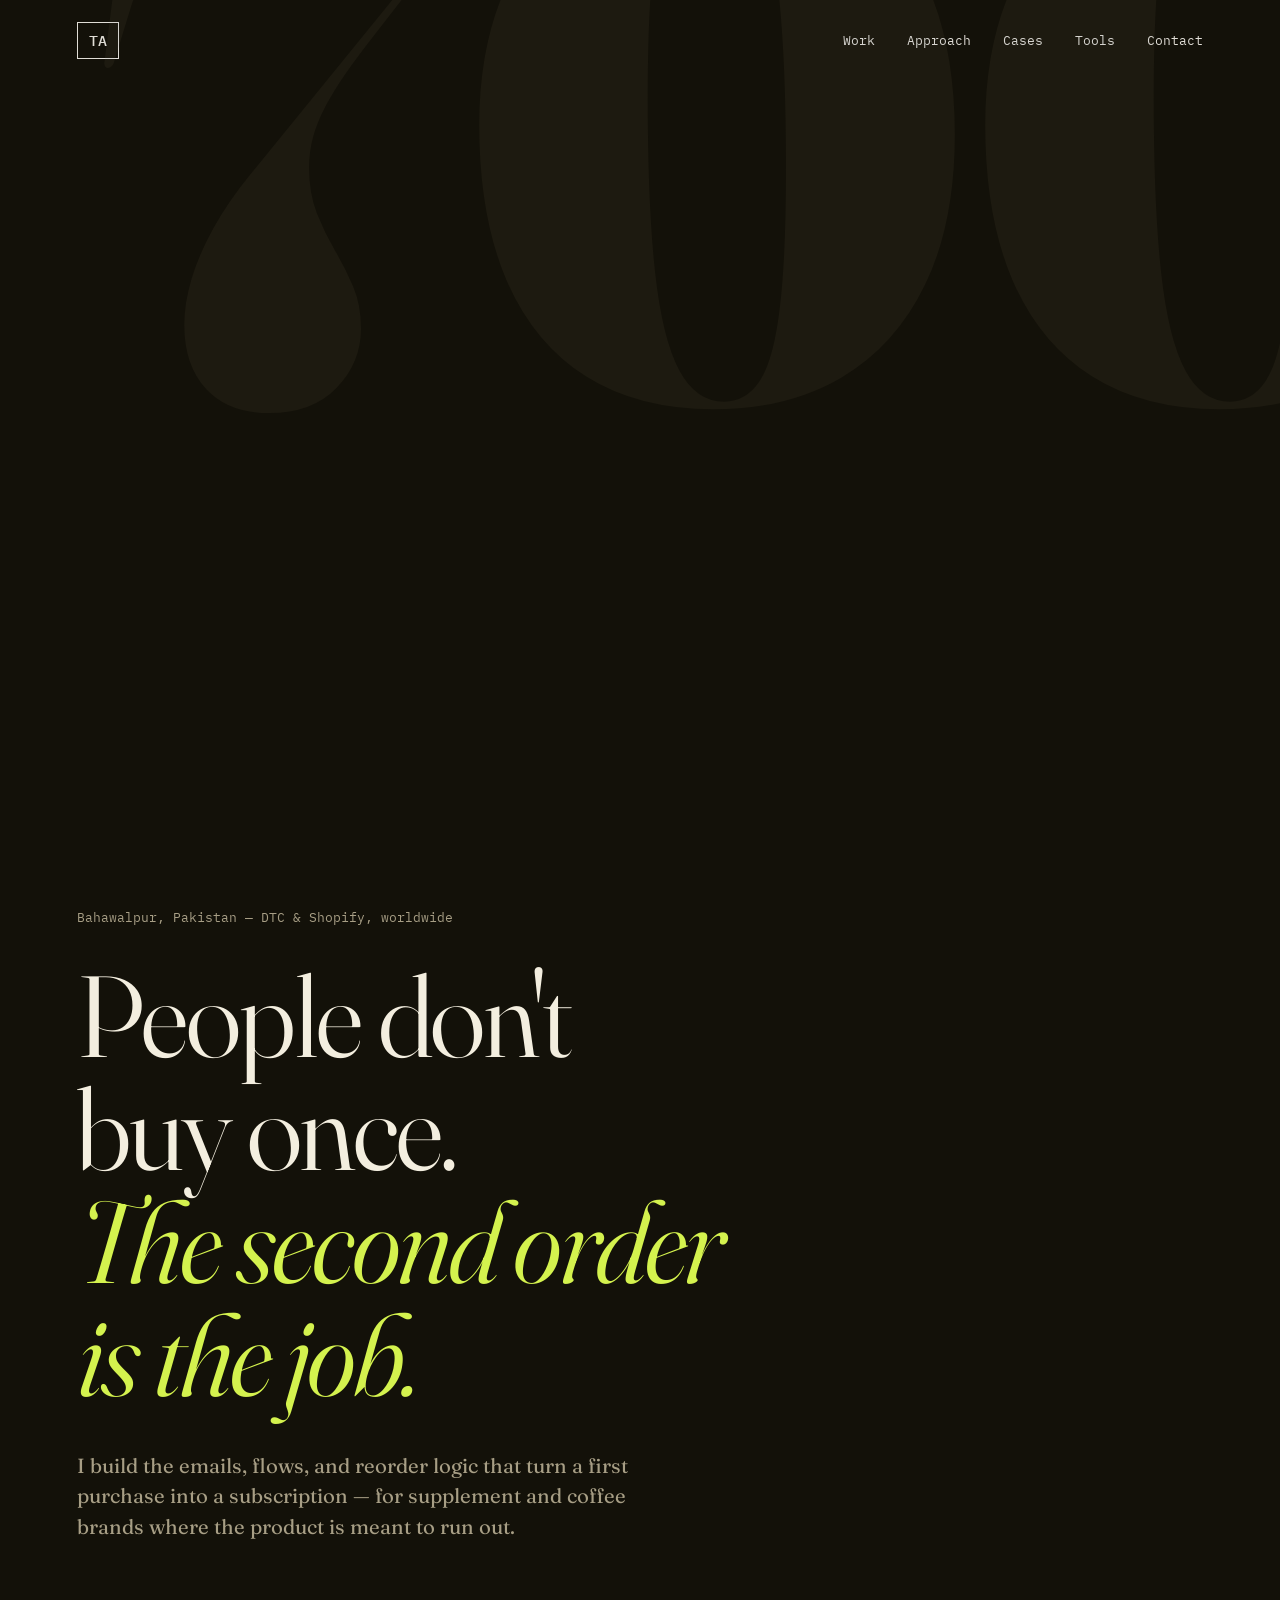
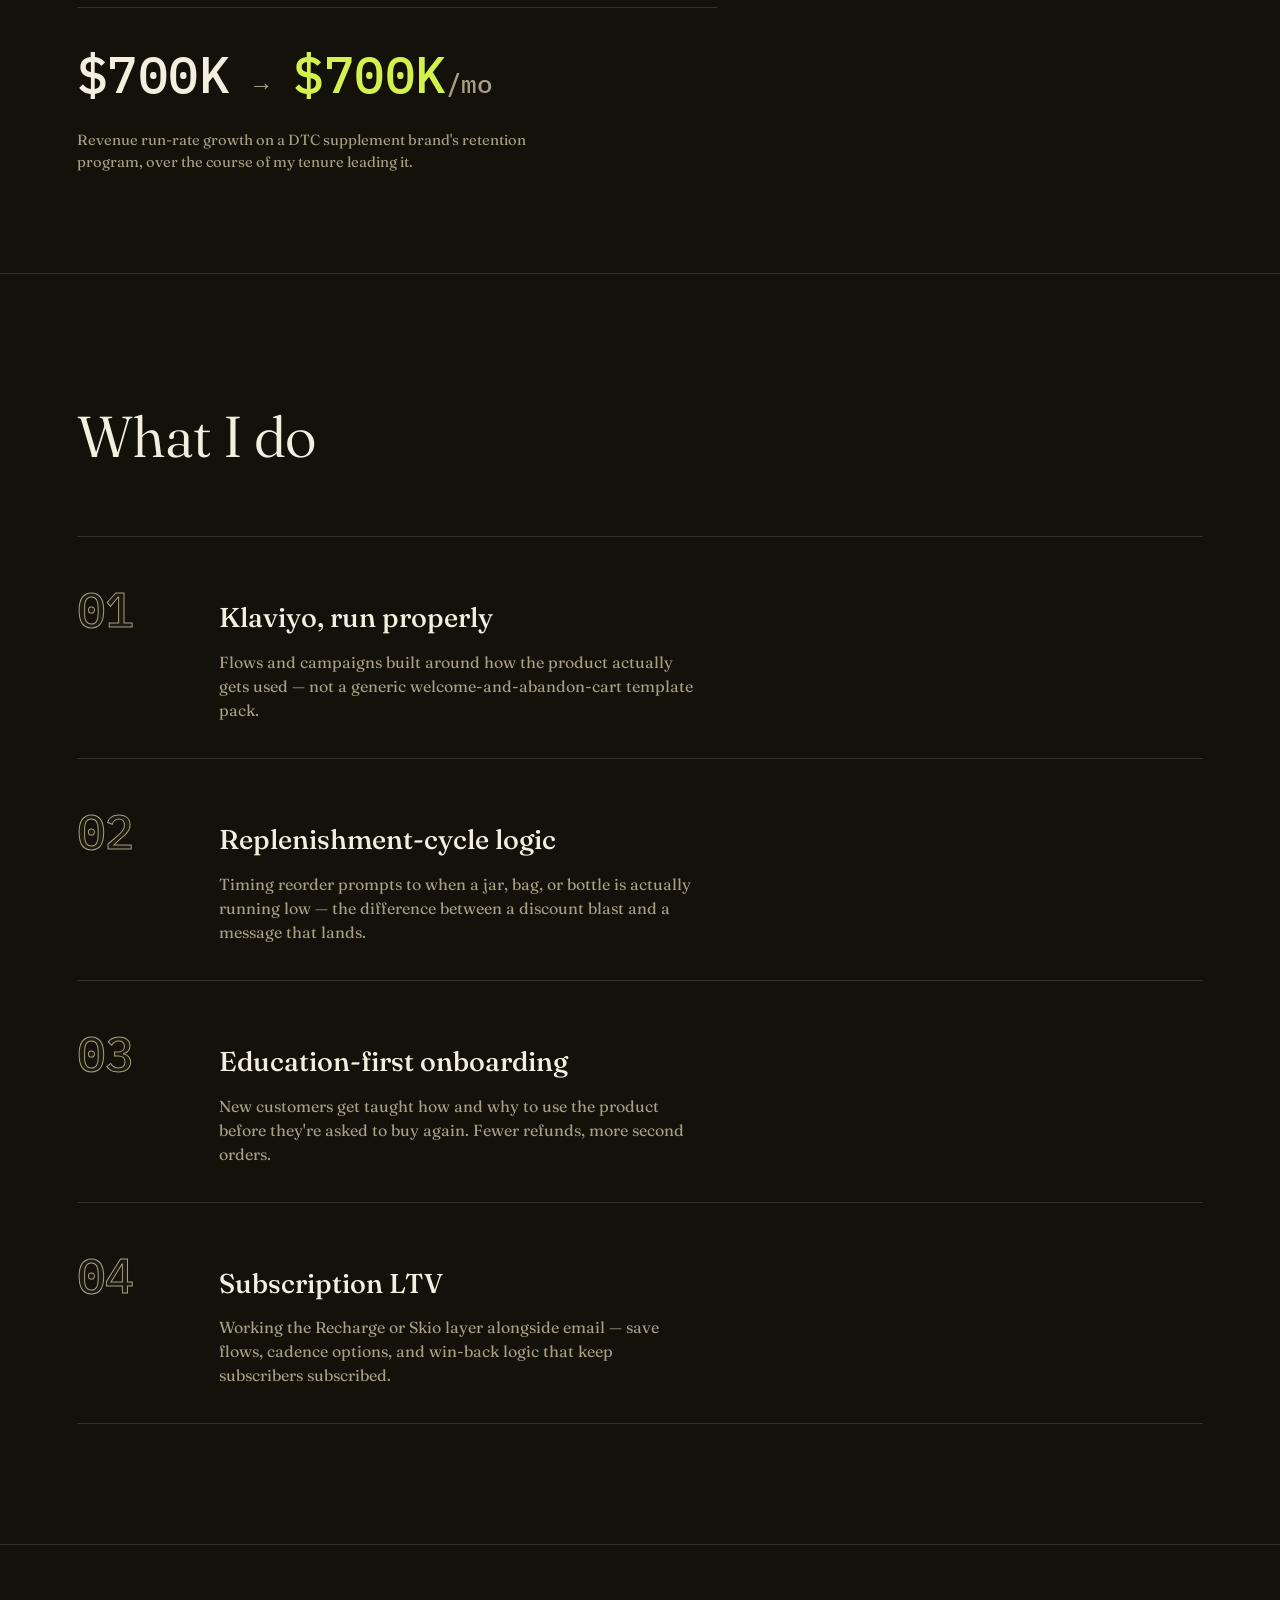
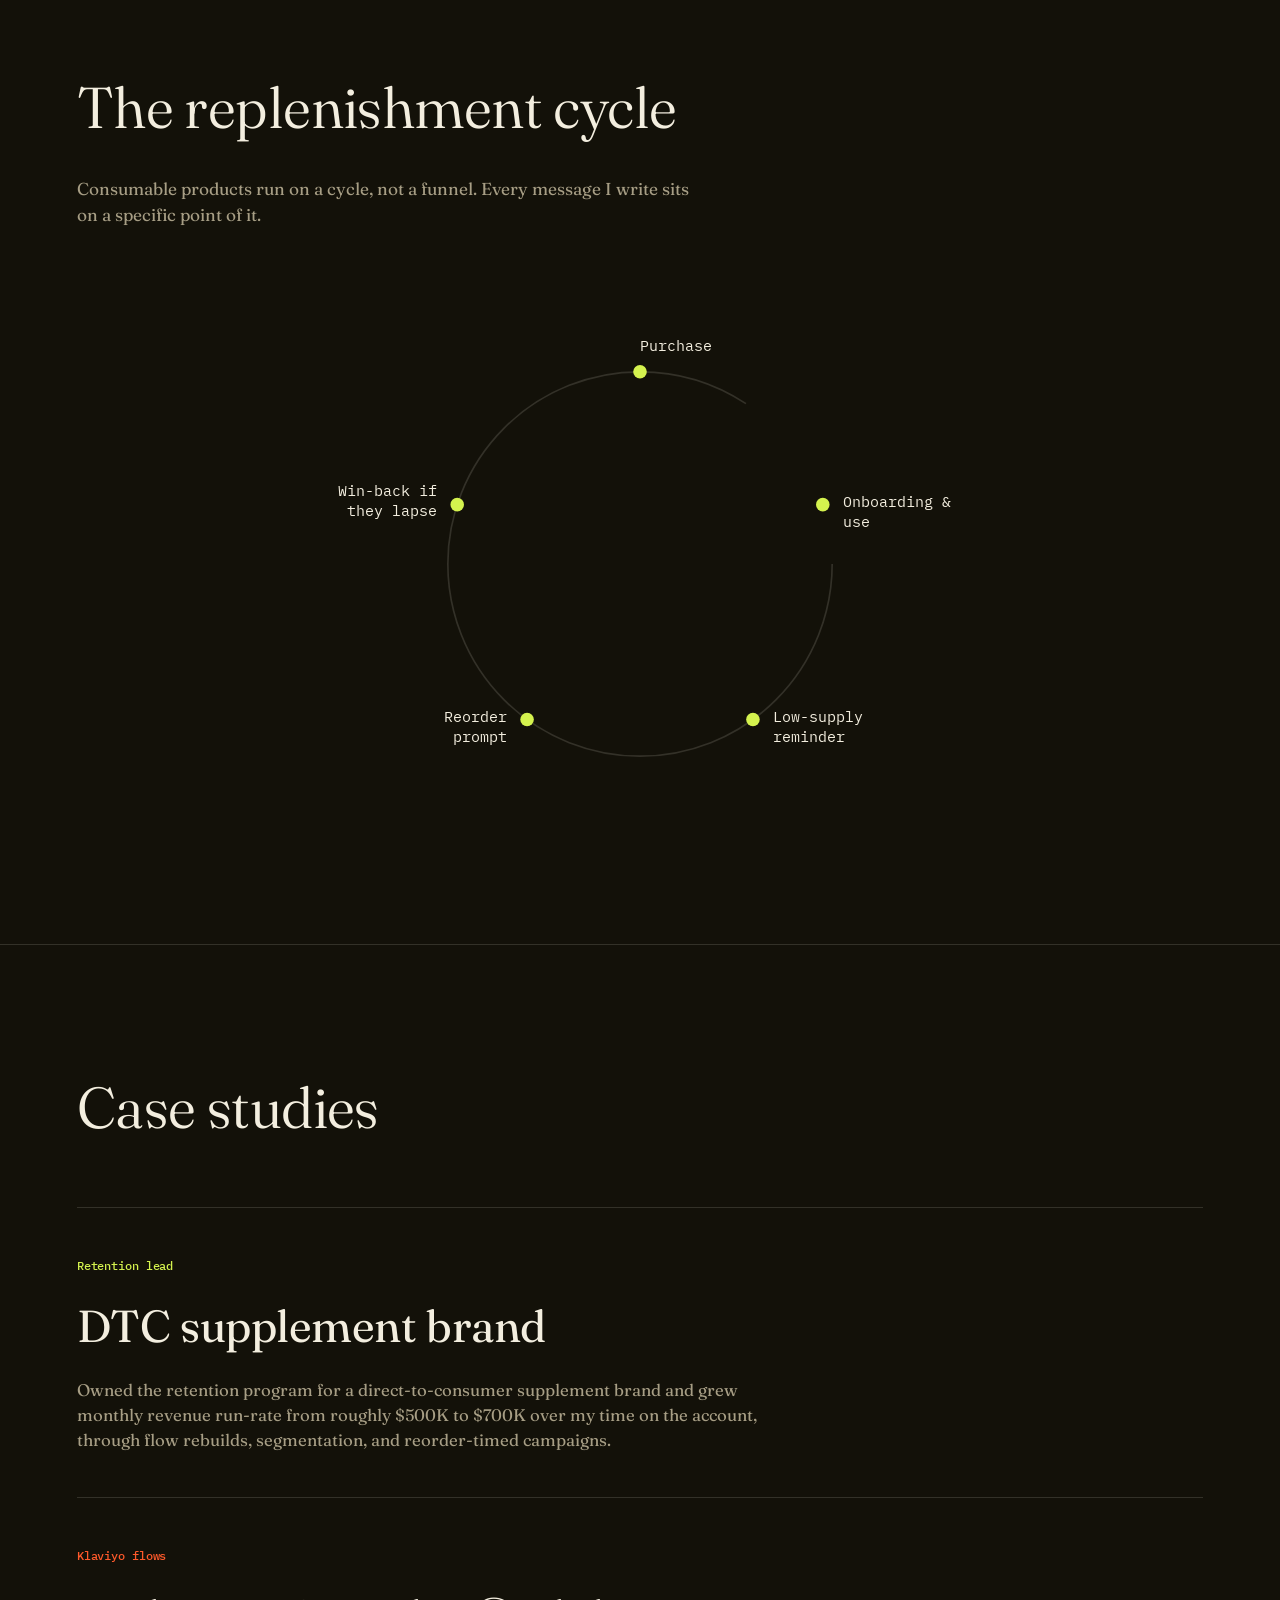
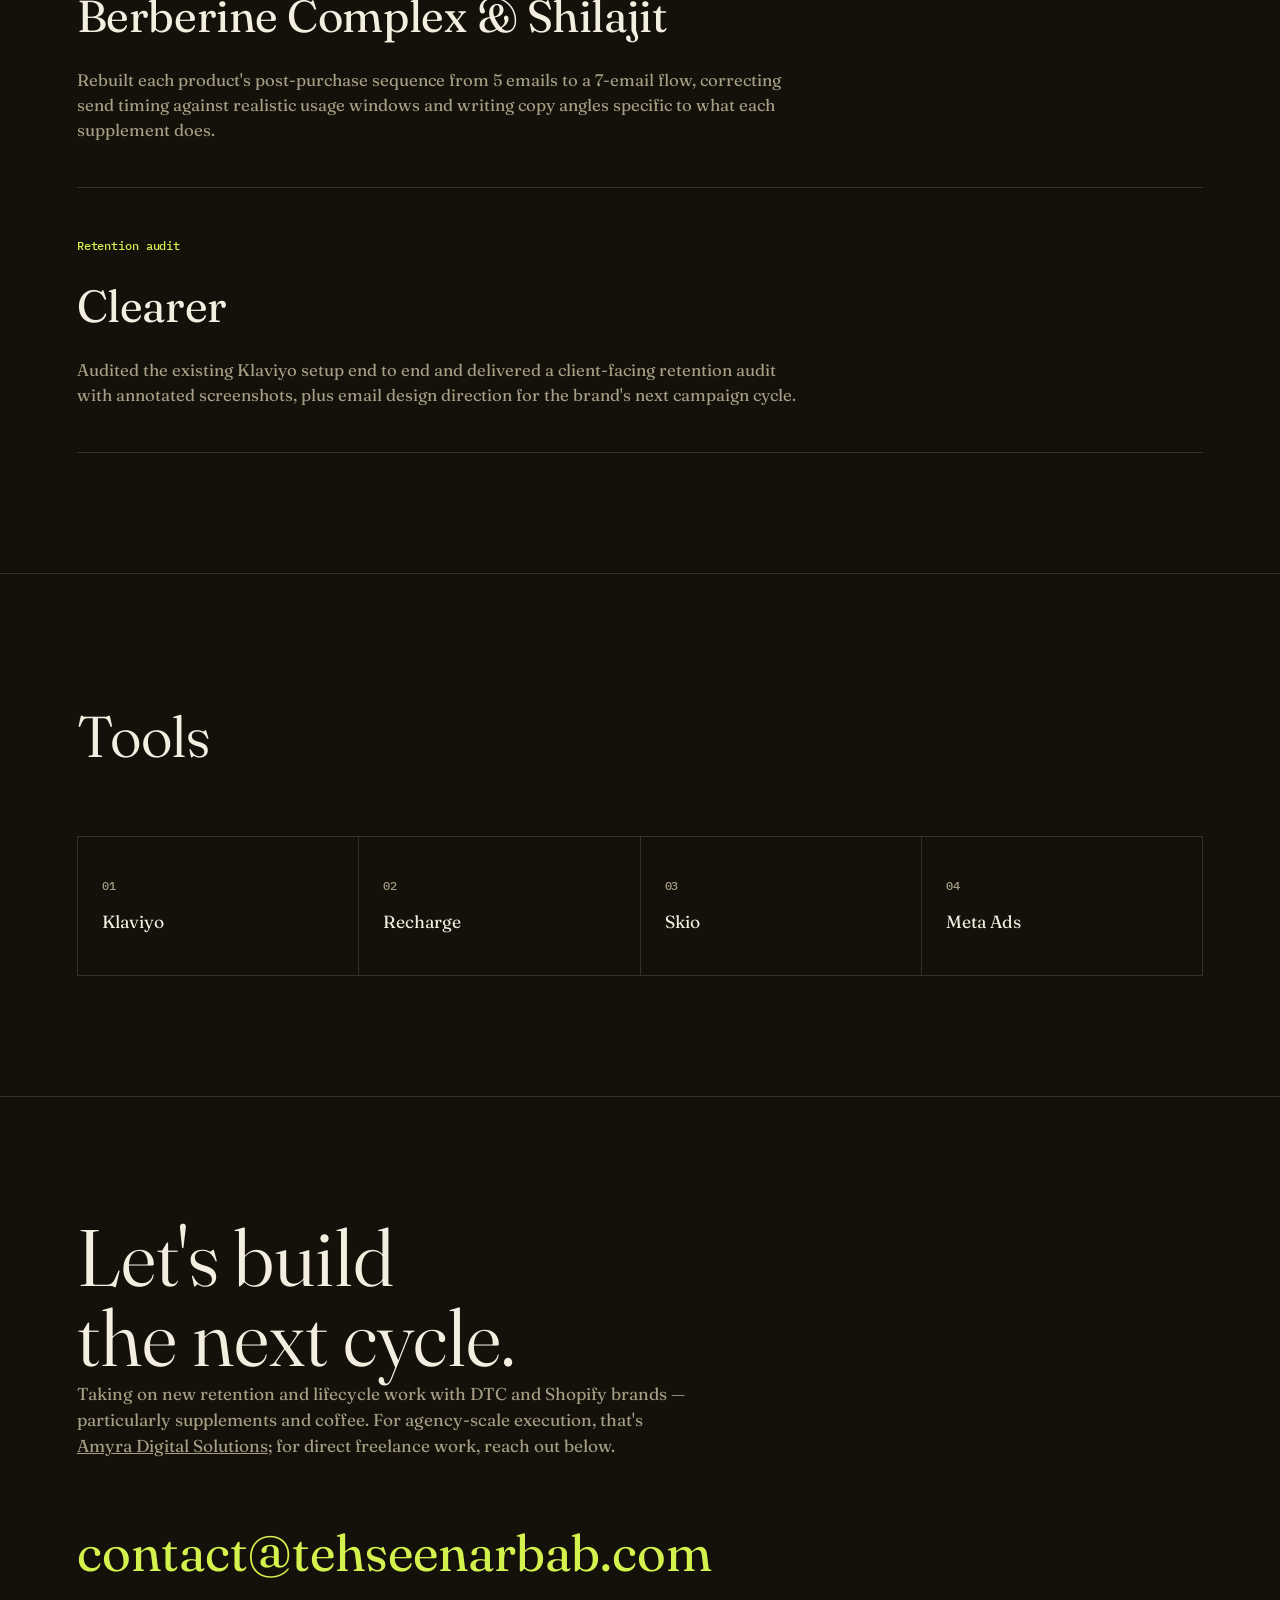
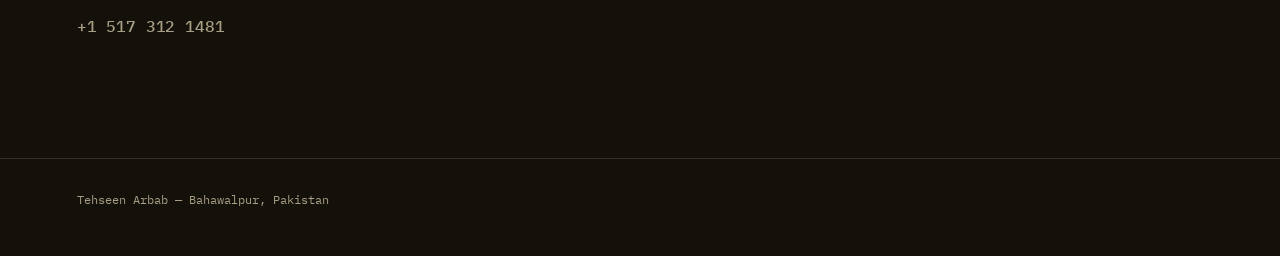
==== index (1).html @ 82bfc6a6 "Add files via upload" ====
<!DOCTYPE html>
<html lang="en">
<head>
<meta charset="UTF-8">
<meta name="viewport" content="width=device-width, initial-scale=1.0">
<title>Tehseen Arbab — Retention &amp; Lifecycle Marketing</title>
<meta name="description" content="Tehseen Arbab, retention and lifecycle marketing specialist for DTC supplement and coffee brands. Klaviyo, replenishment-cycle flows, subscription LTV.">
<link rel="preconnect" href="https://fonts.googleapis.com">
<link rel="preconnect" href="https://fonts.gstatic.com" crossorigin>
<link href="https://fonts.googleapis.com/css2?family=Fraunces:ital,opsz,wght@0,9..144,300..900;1,9..144,400..600&family=IBM+Plex+Mono:wght@400;500&display=swap" rel="stylesheet">
<link rel="stylesheet" href="style.css">
<noscript><style>.reveal{opacity:1 !important; transform:none !important;}</style></noscript>
</head>
<body>

<header class="topbar">
  <a href="#top" class="mark">TA</a>
  <nav class="topnav" aria-label="Section navigation">
    <a href="#work">Work</a>
    <a href="#approach">Approach</a>
    <a href="#cases">Cases</a>
    <a href="#tools">Tools</a>
    <a href="#contact">Contact</a>
  </nav>
  <button class="nav-toggle" aria-expanded="false" aria-label="Open menu">Menu</button>
</header>

<main id="top">

  <section class="hero">
    <span class="ghost-number" aria-hidden="true">700</span>
    <p class="eyebrow-line reveal">Bahawalpur, Pakistan — DTC &amp; Shopify, worldwide</p>
    <h1 class="reveal">People don't<br>buy once.<br><em>The second order<br>is the job.</em></h1>
    <p class="hero-lede reveal">I build the emails, flows, and reorder logic that turn a first
      purchase into a subscription — for supplement and coffee brands where the product is
      meant to run out.</p>

    <div class="metric reveal" aria-label="Revenue run-rate growth statistic">
      <div class="metric-number">
        <span class="mono" data-count-from="500" data-count-to="700">$500K</span>
        <span class="metric-arrow">→</span>
        <span class="mono accent-lime">$700K<span class="metric-unit">/mo</span></span>
      </div>
      <p class="metric-caption">Revenue run-rate growth on a DTC supplement brand's retention
        program, over the course of my tenure leading it.</p>
    </div>
  </section>

  <section id="work" class="section work">
    <h2 class="section-head reveal">What I do</h2>
    <ul class="work-list">
      <li class="reveal">
        <span class="idx mono">01</span>
        <div>
          <h3>Klaviyo, run properly</h3>
          <p>Flows and campaigns built around how the product actually gets used — not a
            generic welcome-and-abandon-cart template pack.</p>
        </div>
      </li>
      <li class="reveal">
        <span class="idx mono">02</span>
        <div>
          <h3>Replenishment-cycle logic</h3>
          <p>Timing reorder prompts to when a jar, bag, or bottle is actually running low —
            the difference between a discount blast and a message that lands.</p>
        </div>
      </li>
      <li class="reveal">
        <span class="idx mono">03</span>
        <div>
          <h3>Education-first onboarding</h3>
          <p>New customers get taught how and why to use the product before they're asked to
            buy again. Fewer refunds, more second orders.</p>
        </div>
      </li>
      <li class="reveal">
        <span class="idx mono">04</span>
        <div>
          <h3>Subscription LTV</h3>
          <p>Working the Recharge or Skio layer alongside email — save flows, cadence
            options, and win-back logic that keep subscribers subscribed.</p>
        </div>
      </li>
    </ul>
  </section>

  <section id="approach" class="section approach">
    <h2 class="section-head reveal">The replenishment cycle</h2>
    <p class="section-lede reveal">Consumable products run on a cycle, not a funnel. Every
      message I write sits on a specific point of it.</p>

    <div class="cycle-wrap reveal">
      <svg class="cycle" viewBox="0 0 460 460" role="img" aria-label="Diagram of the replenishment cycle: purchase, onboarding and use, low-supply reminder, reorder, then back to purchase.">
        <circle class="cycle-track" cx="230" cy="230" r="170"></circle>
        <g class="cycle-node" data-angle="270">
          <circle r="6"></circle>
          <text><tspan x="0" y="-18">Purchase</tspan></text>
        </g>
        <g class="cycle-node" data-angle="342">
          <circle r="6"></circle>
          <text><tspan x="18" y="2">Onboarding &amp;</tspan><tspan x="18" y="20">use</tspan></text>
        </g>
        <g class="cycle-node" data-angle="54">
          <circle r="6"></circle>
          <text><tspan x="18" y="2">Low-supply</tspan><tspan x="18" y="20">reminder</tspan></text>
        </g>
        <g class="cycle-node" data-angle="126">
          <circle r="6"></circle>
          <text><tspan x="-18" y="2" text-anchor="end">Reorder</tspan><tspan x="-18" y="20" text-anchor="end">prompt</tspan></text>
        </g>
        <g class="cycle-node" data-angle="198">
          <circle r="6"></circle>
          <text><tspan x="-18" y="-8" text-anchor="end">Win-back if</tspan><tspan x="-18" y="10" text-anchor="end">they lapse</tspan></text>
        </g>
      </svg>
    </div>
  </section>

  <section id="cases" class="section cases">
    <h2 class="section-head reveal">Case studies</h2>

    <article class="case reveal">
      <span class="case-tag mono accent-lime">Retention lead</span>
      <h3>DTC supplement brand</h3>
      <p>Owned the retention program for a direct-to-consumer supplement brand and grew
        monthly revenue run-rate from roughly $500K to $700K over my time on the account,
        through flow rebuilds, segmentation, and reorder-timed campaigns.</p>
    </article>

    <article class="case reveal">
      <span class="case-tag mono accent-rust">Klaviyo flows</span>
      <h3>Berberine Complex &amp; Shilajit</h3>
      <p>Rebuilt each product's post-purchase sequence from 5 emails to a 7-email flow,
        correcting send timing against realistic usage windows and writing copy angles
        specific to what each supplement does.</p>
    </article>

    <article class="case reveal">
      <span class="case-tag mono accent-lime">Retention audit</span>
      <h3>Clearer</h3>
      <p>Audited the existing Klaviyo setup end to end and delivered a client-facing
        retention audit with annotated screenshots, plus email design direction for the
        brand's next campaign cycle.</p>
    </article>
  </section>

  <section id="tools" class="section tools">
    <h2 class="section-head reveal">Tools</h2>
    <ul class="tool-list">
      <li class="reveal"><span class="mono">01</span>Klaviyo</li>
      <li class="reveal"><span class="mono">02</span>Recharge</li>
      <li class="reveal"><span class="mono">03</span>Skio</li>
      <li class="reveal"><span class="mono">04</span>Meta Ads</li>
    </ul>
  </section>

  <section id="contact" class="section contact">
    <h2 class="reveal">Let's build<br>the next cycle.</h2>
    <p class="section-lede reveal">Taking on new retention and lifecycle work with DTC and
      Shopify brands — particularly supplements and coffee. For agency-scale execution,
      that's <a href="https://amyradigitalsolutions.com" target="_blank" rel="noopener">Amyra
      Digital Solutions</a>; for direct freelance work, reach out below.</p>
    <a class="big-link reveal" href="mailto:contact@tehseenarbab.com">contact@tehseenarbab.com</a>
    <a class="mono phone reveal" href="tel:+15173121481">+1 517 312 1481</a>
  </section>

  <footer class="foot">
    <p>Tehseen Arbab — Bahawalpur, Pakistan</p>
  </footer>

</main>

<script src="script.js"></script>
</body>
</html>
---- style.css ----
/* ---------------------------------------------------------
   Tokens
--------------------------------------------------------- */
:root{
  --ink: #131109;
  --ink-2: #1D1A10;
  --paper: #F3EEDF;
  --paper-dim: #A79E85;
  --lime: #D4F24E;
  --rust: #FF5A2B;
  --line: rgba(243,238,223,0.14);

  --serif: "Fraunces", ui-serif, Georgia, serif;
  --mono: "IBM Plex Mono", ui-monospace, "SFMono-Regular", Menlo, monospace;

  --edge: clamp(24px, 6vw, 80px);
}

*{ box-sizing: border-box; }
html{ scroll-behavior: smooth; }

@media (prefers-reduced-motion: reduce){
  html{ scroll-behavior: auto; }
}

body{
  margin: 0;
  background: var(--ink);
  color: var(--paper);
  font-family: var(--serif);
  font-optical-sizing: auto;
  font-weight: 400;
  line-height: 1.5;
  -webkit-font-smoothing: antialiased;
  overflow-x: hidden;
}

a{ color: inherit; }
em{ font-style: italic; color: var(--lime); }

.mono{ font-family: var(--mono); font-weight: 500; letter-spacing: -0.01em; }
.accent-lime{ color: var(--lime); }
.accent-rust{ color: var(--rust); }

/* ---------------------------------------------------------
   Scroll reveal
--------------------------------------------------------- */
.reveal{
  opacity: 0;
  transform: translateY(28px);
  transition: opacity 0.7s cubic-bezier(.2,.7,.2,1), transform 0.7s cubic-bezier(.2,.7,.2,1);
}
.reveal.in-view{ opacity: 1; transform: translateY(0); }

@media (prefers-reduced-motion: reduce){
  .reveal{ opacity: 1; transform: none; transition: none; }
}

/* ---------------------------------------------------------
   Top bar
--------------------------------------------------------- */
.topbar{
  position: fixed;
  top: 0; left: 0; right: 0;
  z-index: 40;
  display: flex;
  align-items: center;
  justify-content: space-between;
  padding: 22px var(--edge);
  mix-blend-mode: difference;
}

.mark{
  font-family: var(--mono);
  font-weight: 500;
  font-size: 0.95rem;
  text-decoration: none;
  color: var(--paper);
  border: 1px solid var(--paper);
  padding: 6px 11px;
}

.topnav{
  display: flex;
  gap: 32px;
  font-family: var(--mono);
  font-size: 0.82rem;
}

.topnav a{ text-decoration: none; color: var(--paper); }
.topnav a:hover, .topnav a:focus-visible{ color: var(--lime); }

.nav-toggle{ display: none; }

/* ---------------------------------------------------------
   Hero
--------------------------------------------------------- */
.hero{
  position: relative;
  min-height: 100vh;
  display: flex;
  flex-direction: column;
  justify-content: center;
  padding: 140px var(--edge) 100px;
  overflow: hidden;
}

.ghost-number{
  position: absolute;
  top: 50%;
  left: 50%;
  transform: translate(-50%, -52%);
  font-family: var(--serif);
  font-weight: 900;
  font-size: min(60vw, 780px);
  line-height: 1;
  color: var(--ink-2);
  z-index: 0;
  user-select: none;
  pointer-events: none;
}

.hero > *{ position: relative; z-index: 1; }

.eyebrow-line{
  font-family: var(--mono);
  font-size: 0.8rem;
  color: var(--paper-dim);
  margin: 0 0 32px;
}

.hero h1{
  font-family: var(--serif);
  font-weight: 340;
  font-size: clamp(3rem, 9vw, 7.2rem);
  line-height: 0.98;
  letter-spacing: -0.02em;
  margin: 0 0 40px;
}

.hero h1 em{ font-style: italic; font-weight: 340; }

.hero-lede{
  font-size: clamp(1.05rem, 1.6vw, 1.3rem);
  color: var(--paper-dim);
  max-width: 44ch;
  margin: 0 0 64px;
}

.metric{
  border-top: 1px solid var(--line);
  padding-top: 28px;
  max-width: 640px;
}

.metric-number{
  display: flex;
  align-items: baseline;
  gap: 20px;
  font-size: clamp(2rem, 5vw, 3.2rem);
}

.metric-arrow{ color: var(--paper-dim); font-size: 1.5rem; }
.metric-unit{ font-size: 0.5em; color: var(--paper-dim); }

.metric-caption{
  margin: 16px 0 0;
  font-size: 0.92rem;
  color: var(--paper-dim);
  max-width: 46ch;
}

/* ---------------------------------------------------------
   Sections (generic)
--------------------------------------------------------- */
.section{
  padding: 120px var(--edge);
  border-top: 1px solid var(--line);
}

.section-head{
  font-family: var(--serif);
  font-weight: 340;
  font-size: clamp(2.2rem, 5vw, 3.6rem);
  letter-spacing: -0.01em;
  margin: 0 0 56px;
}

.section-lede{
  color: var(--paper-dim);
  max-width: 56ch;
  margin: -32px 0 56px;
  font-size: 1.08rem;
}

/* ---------------------------------------------------------
   Work list
--------------------------------------------------------- */
.work-list{
  list-style: none;
  margin: 0;
  padding: 0;
}

.work-list li{
  display: grid;
  grid-template-columns: 110px 1fr;
  gap: 32px;
  align-items: baseline;
  padding: 36px 0;
  border-top: 1px solid var(--line);
  transition: opacity 0.2s ease;
}

.work-list li:last-child{ border-bottom: 1px solid var(--line); }

.work-list .idx{
  font-size: clamp(2rem, 4vw, 3rem);
  color: var(--ink-2);
  -webkit-text-stroke: 1px var(--paper-dim);
  transition: color 0.2s ease;
}

.work-list li:hover .idx{ color: var(--lime); -webkit-text-stroke: 1px var(--lime); }

.work-list h3{
  font-family: var(--serif);
  font-weight: 500;
  font-size: clamp(1.3rem, 2.2vw, 1.7rem);
  margin: 0 0 12px;
}

.work-list p{
  margin: 0;
  color: var(--paper-dim);
  font-size: 1rem;
  max-width: 48ch;
}

/* ---------------------------------------------------------
   Cycle diagram
--------------------------------------------------------- */
.cycle-wrap{
  display: flex;
  justify-content: center;
  padding: 20px 0 0;
}

.cycle{
  width: min(100%, 520px);
  height: auto;
  overflow: visible;
}

.cycle-track{
  fill: none;
  stroke: var(--line);
  stroke-width: 1.5;
  stroke-dasharray: 900;
  stroke-dashoffset: 900;
  transition: stroke-dashoffset 1.4s cubic-bezier(.2,.7,.2,1);
}

.cycle-wrap.in-view .cycle-track{ stroke-dashoffset: 0; }

@media (prefers-reduced-motion: reduce){
  .cycle-track{ stroke-dashoffset: 0; transition: none; }
}

.cycle-node circle{ fill: var(--lime); }

.cycle-node text{
  font-family: var(--mono);
  font-size: 13px;
  fill: var(--paper);
}

/* ---------------------------------------------------------
   Case studies
--------------------------------------------------------- */
.case{
  padding: 44px 0;
  border-top: 1px solid var(--line);
}

.case:last-child{ border-bottom: 1px solid var(--line); }

.case-tag{
  display: inline-block;
  font-size: 0.72rem;
  margin-bottom: 18px;
}

.case h3{
  font-family: var(--serif);
  font-weight: 400;
  font-size: clamp(1.8rem, 4vw, 2.8rem);
  margin: 0 0 18px;
  letter-spacing: -0.01em;
}

.case p{
  margin: 0;
  color: var(--paper-dim);
  max-width: 66ch;
  font-size: 1.05rem;
}

/* ---------------------------------------------------------
   Tools
--------------------------------------------------------- */
.tool-list{
  list-style: none;
  margin: 0;
  padding: 0;
  display: grid;
  grid-template-columns: repeat(4, minmax(0,1fr));
  border-top: 1px solid var(--line);
  border-left: 1px solid var(--line);
}

.tool-list li{
  padding: 40px 24px;
  border-right: 1px solid var(--line);
  border-bottom: 1px solid var(--line);
  font-size: 1.1rem;
  transition: background 0.2s ease, color 0.2s ease;
}

.tool-list li:hover{ background: var(--lime); color: var(--ink); }

.tool-list .mono{
  display: block;
  font-size: 0.72rem;
  color: var(--paper-dim);
  margin-bottom: 14px;
}

.tool-list li:hover .mono{ color: var(--ink); }

/* ---------------------------------------------------------
   Contact
--------------------------------------------------------- */
.contact h2{
  font-family: var(--serif);
  font-weight: 340;
  font-size: clamp(2.6rem, 7vw, 5rem);
  line-height: 1;
  margin: 0 0 36px;
}

.big-link{
  display: block;
  font-family: var(--serif);
  font-weight: 400;
  font-size: clamp(1.6rem, 5vw, 3.2rem);
  text-decoration: none;
  color: var(--lime);
  margin: 40px 0 20px;
  border-bottom: 2px solid transparent;
  transition: border-color 0.2s ease;
  width: fit-content;
}

.big-link:hover, .big-link:focus-visible{ border-color: var(--lime); }

.phone{
  display: block;
  color: var(--paper-dim);
  text-decoration: none;
  font-size: 1rem;
}

.foot{
  padding: 32px var(--edge) 48px;
  font-family: var(--mono);
  font-size: 0.72rem;
  color: var(--paper-dim);
  border-top: 1px solid var(--line);
}

.foot p{ margin: 0; }

/* ---------------------------------------------------------
   Responsive
--------------------------------------------------------- */
@media (max-width: 720px){
  .topnav{ display: none; }

  .nav-toggle{
    display: block;
    background: transparent;
    color: var(--paper);
    border: 1px solid var(--paper);
    font-family: var(--mono);
    font-size: 0.78rem;
    padding: 6px 12px;
    cursor: pointer;
  }

  .topnav.open{
    display: flex;
    position: fixed;
    inset: 0;
    top: 68px;
    background: var(--ink);
    flex-direction: column;
    gap: 0;
    padding: 12px var(--edge);
    z-index: 39;
  }

  .topnav.open a{
    padding: 18px 0;
    border-top: 1px solid var(--line);
    font-size: 1.1rem;
  }

  .work-list li{ grid-template-columns: 1fr; gap: 10px; }
  .tool-list{ grid-template-columns: repeat(2, minmax(0,1fr)); }
}
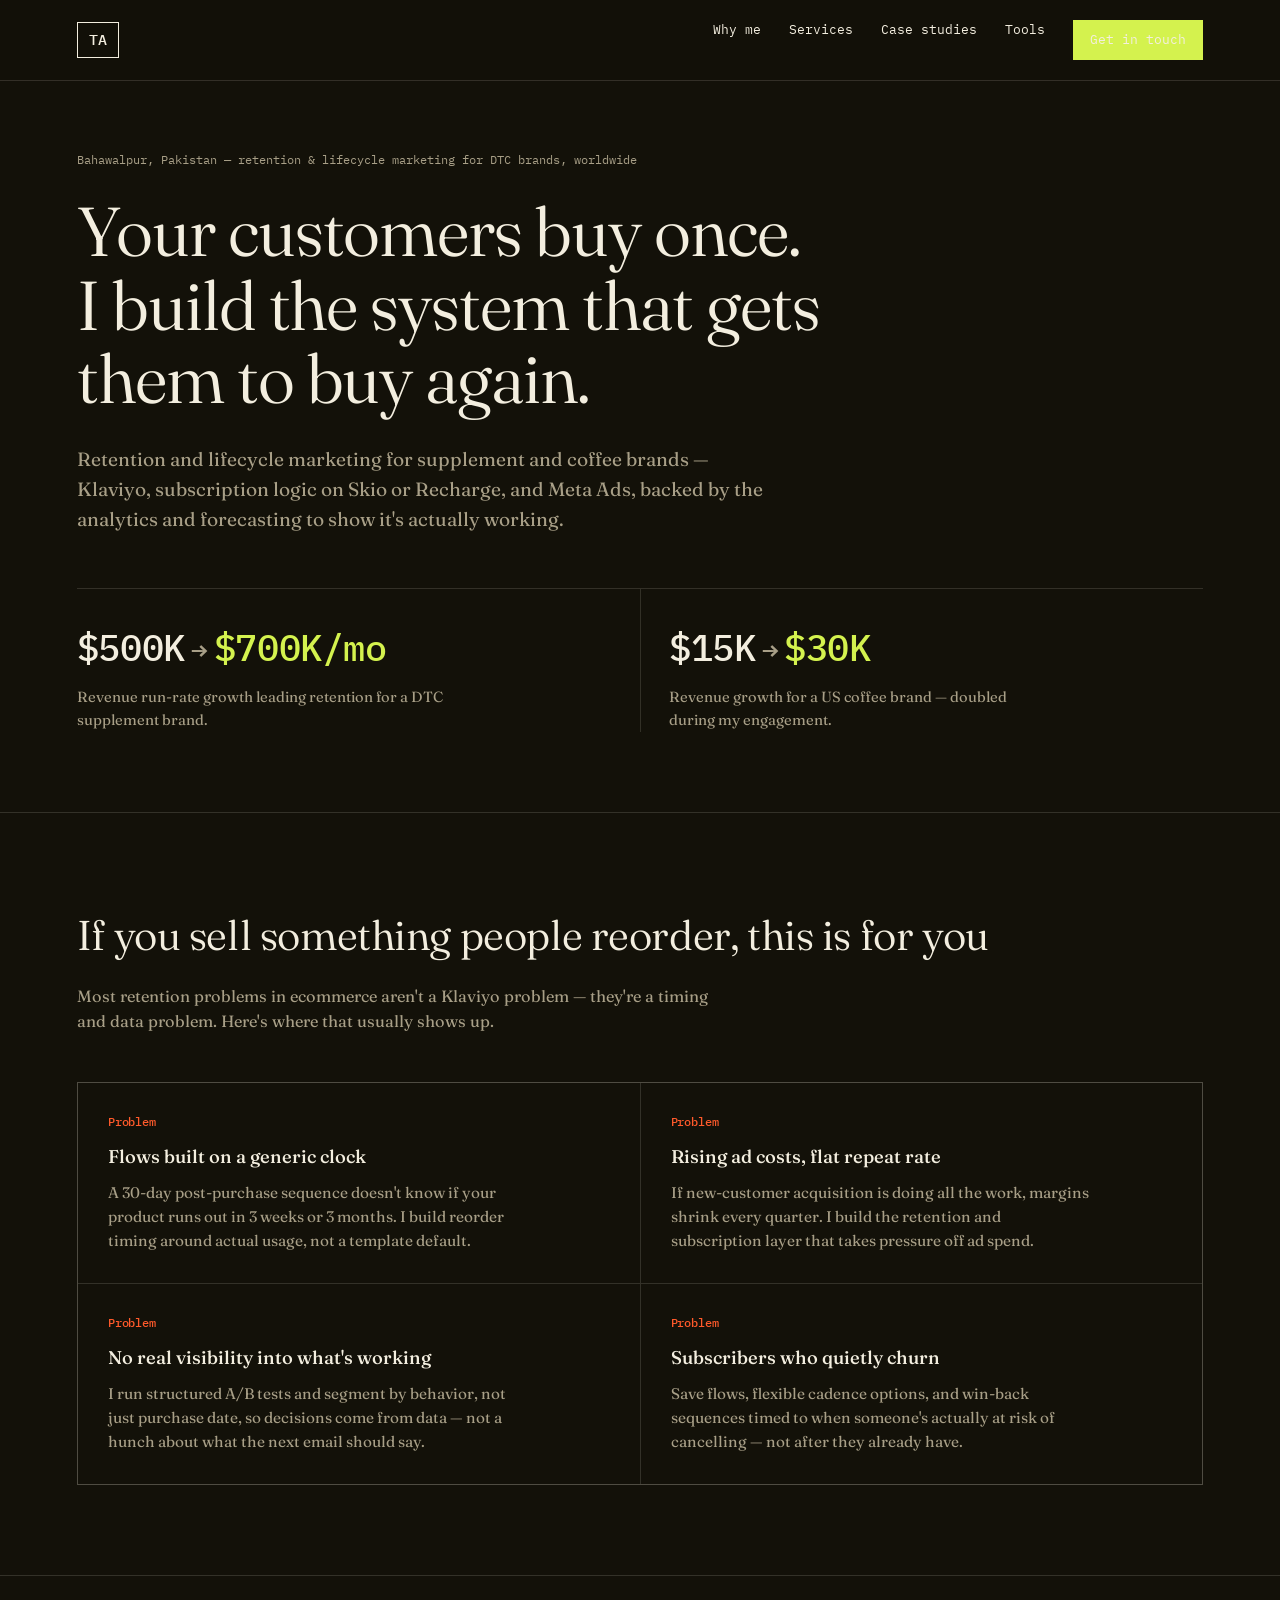
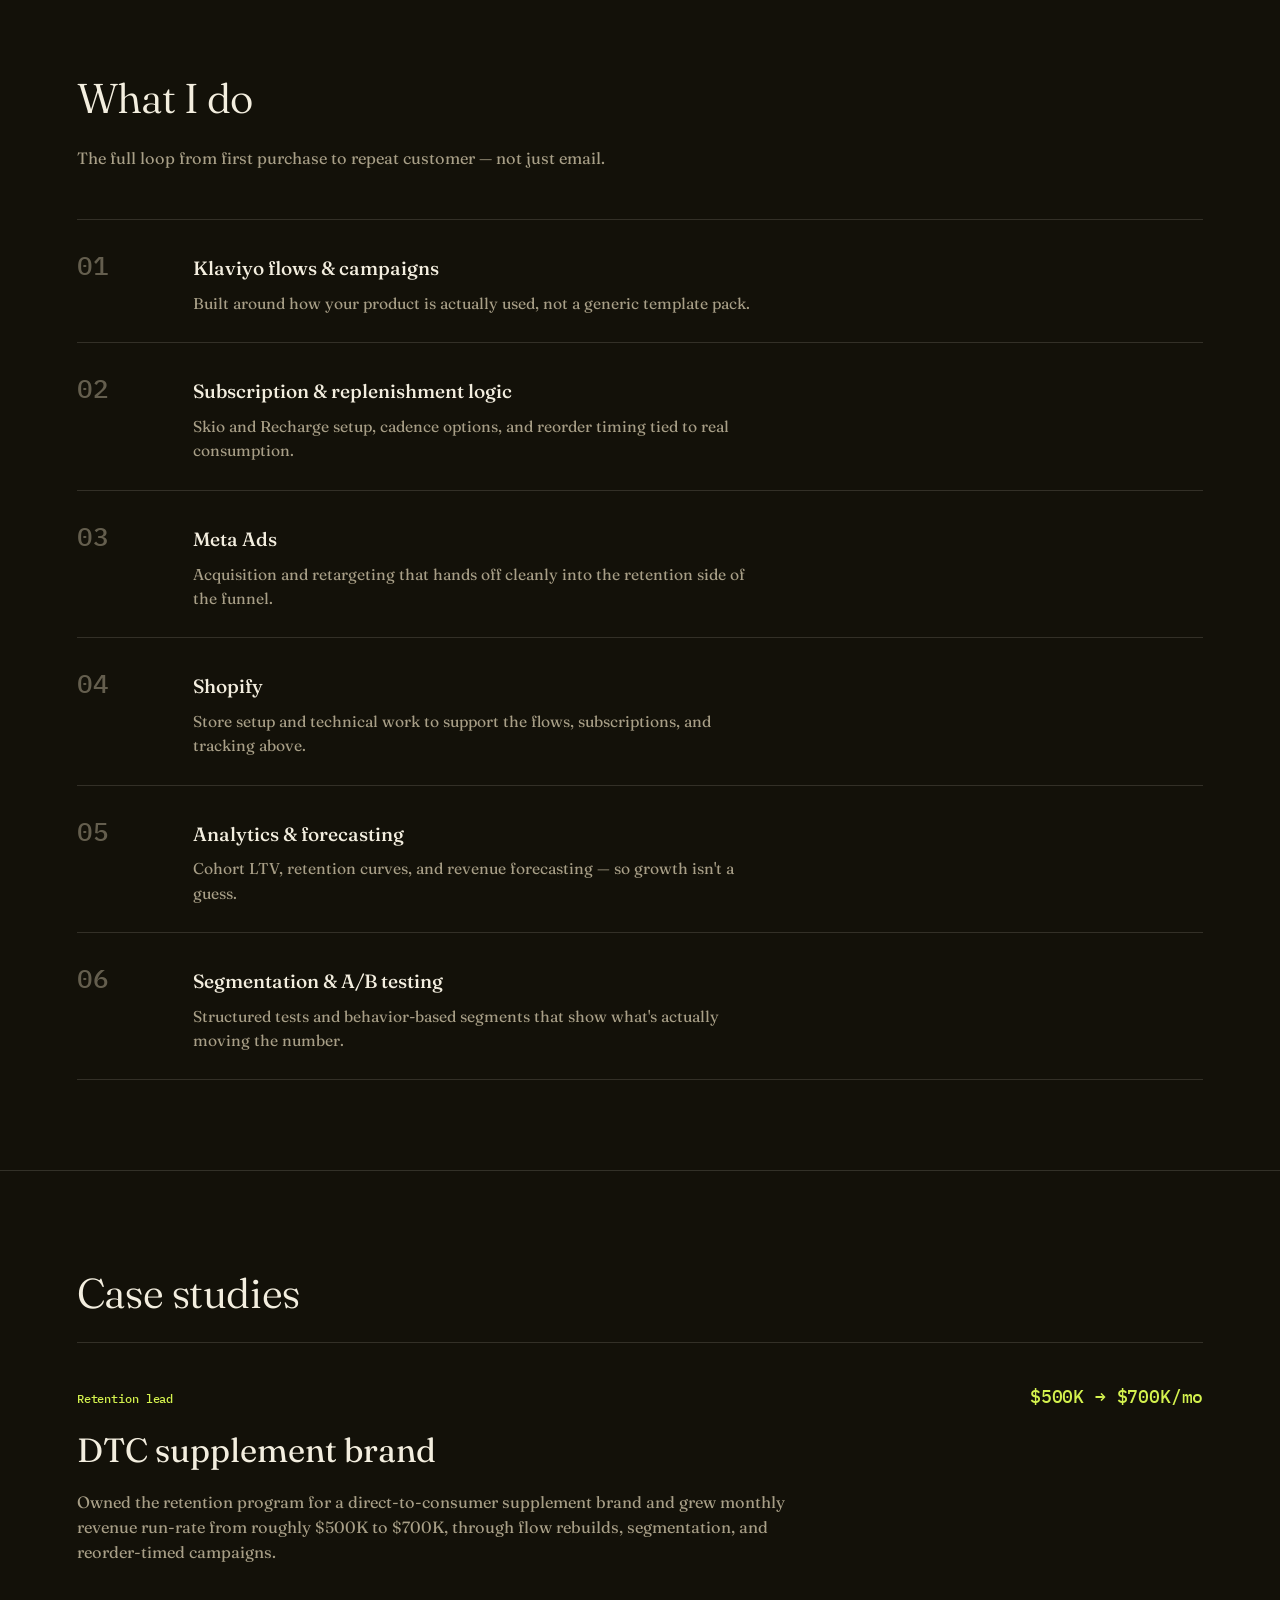
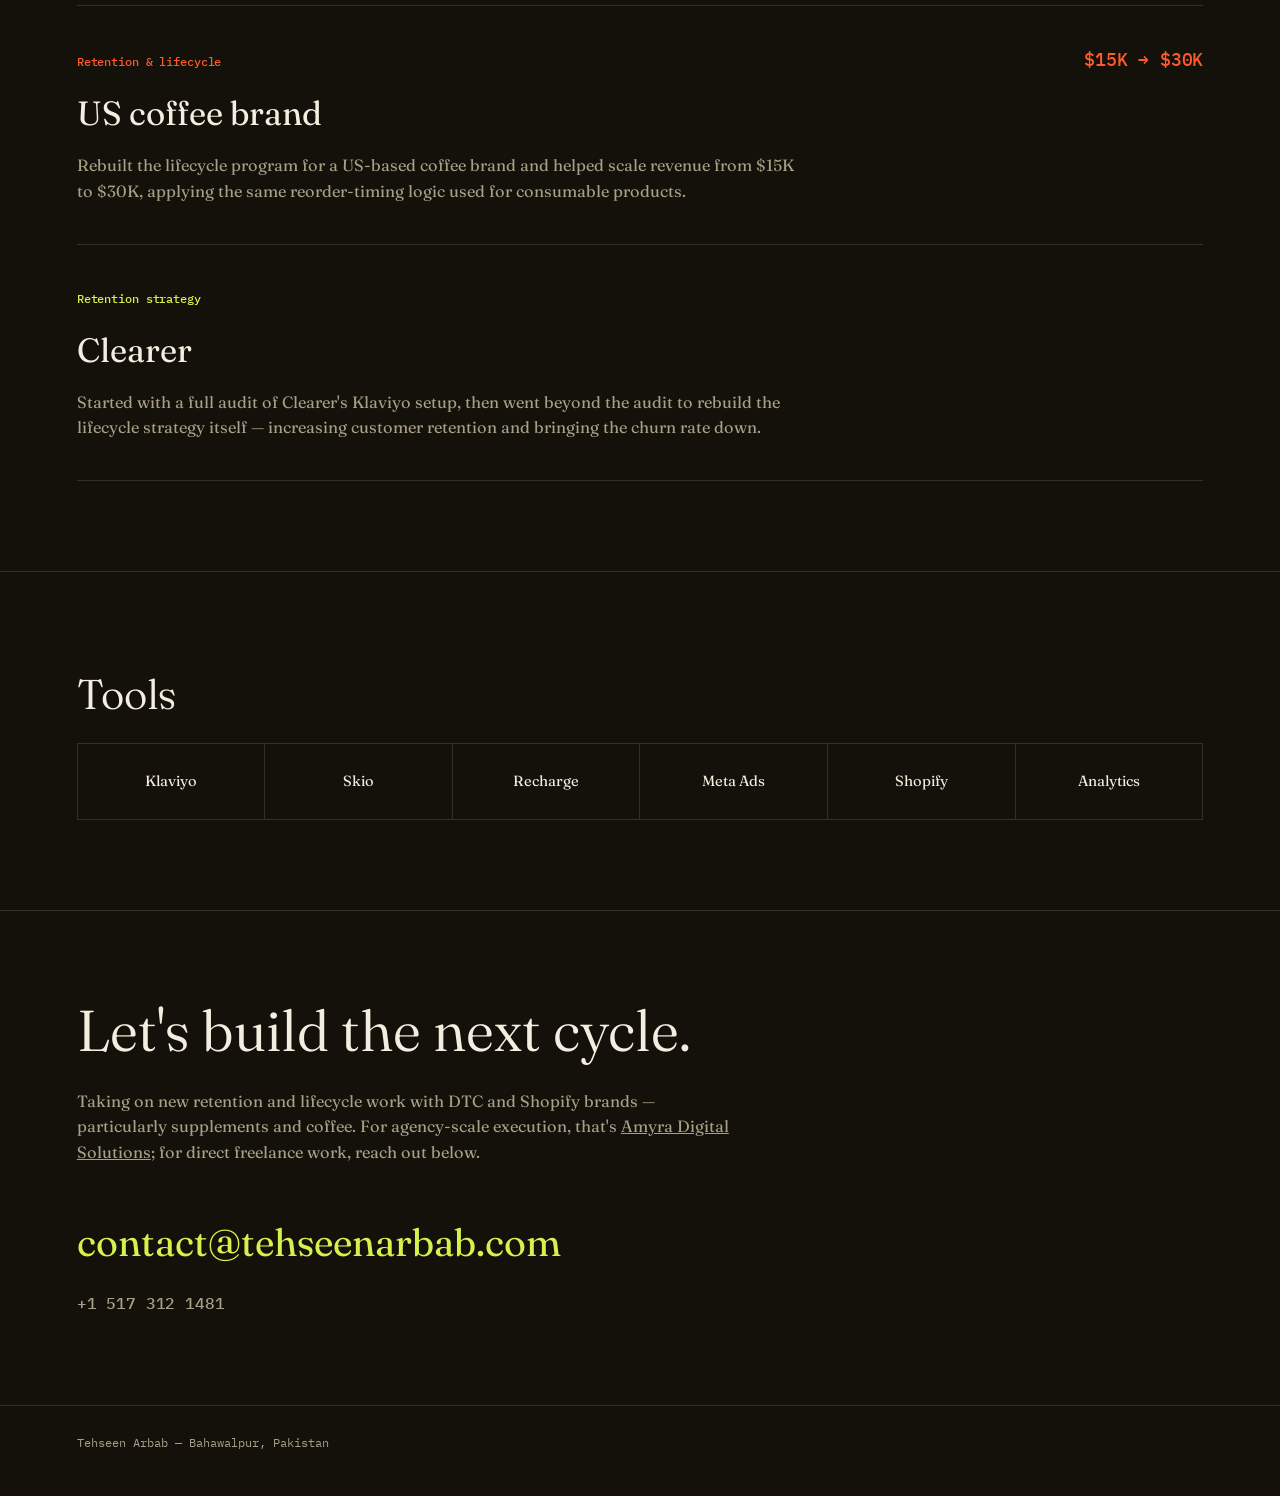
==== commit 5ff04563: "Add files via upload" ====
--- a/index (1).html
+++ b/index (1).html
@@ -3,24 +3,219 @@
 <head>
 <meta charset="UTF-8">
 <meta name="viewport" content="width=device-width, initial-scale=1.0">
-<title>Tehseen Arbab — Retention &amp; Lifecycle Marketing</title>
-<meta name="description" content="Tehseen Arbab, retention and lifecycle marketing specialist for DTC supplement and coffee brands. Klaviyo, replenishment-cycle flows, subscription LTV.">
+<title>Tehseen Arbab — Retention &amp; Lifecycle Marketing for DTC Brands</title>
+<meta name="description" content="Tehseen Arbab helps supplement and coffee brands turn one-time buyers into repeat customers — Klaviyo, Skio/Recharge subscriptions, Meta Ads, and the analytics to prove it's working.">
 <link rel="preconnect" href="https://fonts.googleapis.com">
 <link rel="preconnect" href="https://fonts.gstatic.com" crossorigin>
 <link href="https://fonts.googleapis.com/css2?family=Fraunces:ital,opsz,wght@0,9..144,300..900;1,9..144,400..600&family=IBM+Plex+Mono:wght@400;500&display=swap" rel="stylesheet">
-<link rel="stylesheet" href="style.css">
-<noscript><style>.reveal{opacity:1 !important; transform:none !important;}</style></noscript>
+<style>
+
+:root{
+  --ink: #131109;
+  --ink-2: #1D1A10;
+  --paper: #F3EEDF;
+  --paper-dim: #A89F87;
+  --lime: #D4F24E;
+  --rust: #FF5A2B;
+  --line: rgba(243,238,223,0.14);
+  --serif: "Fraunces", ui-serif, Georgia, serif;
+  --mono: "IBM Plex Mono", ui-monospace, "SFMono-Regular", Menlo, monospace;
+  --edge: clamp(20px, 6vw, 80px);
+}
+
+*{ box-sizing: border-box; }
+html{ scroll-behavior: smooth; }
+@media (prefers-reduced-motion: reduce){ html{ scroll-behavior: auto; } }
+
+body{
+  margin: 0;
+  background: var(--ink);
+  color: var(--paper);
+  font-family: var(--serif);
+  font-optical-sizing: auto;
+  font-weight: 400;
+  line-height: 1.55;
+  -webkit-font-smoothing: antialiased;
+  overflow-x: hidden;
+}
+
+a{ color: inherit; }
+.mono{ font-family: var(--mono); font-weight: 500; letter-spacing: -0.01em; }
+.lime{ color: var(--lime); }
+.rust{ color: var(--rust); }
+
+/* ---- load-in animation: pure CSS, works with zero JS ---- */
+.reveal{
+  opacity: 0;
+  transform: translateY(16px);
+  animation: revealIn 0.7s cubic-bezier(.2,.7,.2,1) forwards;
+}
+@keyframes revealIn{ to{ opacity: 1; transform: translateY(0); } }
+@media (prefers-reduced-motion: reduce){
+  .reveal{ opacity: 1; transform: none; animation: none; }
+}
+
+/* ---- top bar ---- */
+.topbar{
+  position: fixed; top:0; left:0; right:0; z-index: 40;
+  display: flex; align-items: center; justify-content: space-between;
+  padding: 20px var(--edge);
+  background: rgba(19,17,9,0.8);
+  backdrop-filter: blur(6px);
+  -webkit-backdrop-filter: blur(6px);
+  border-bottom: 1px solid var(--line);
+}
+.mark{
+  font-family: var(--mono); font-weight: 500; font-size: 0.92rem;
+  text-decoration: none; color: var(--paper);
+  border: 1px solid var(--paper); padding: 6px 11px;
+}
+.topnav{ display:flex; gap: 28px; font-family: var(--mono); font-size: 0.8rem; }
+.topnav a{ text-decoration: none; color: var(--paper); }
+.topnav a:hover, .topnav a:focus-visible{ color: var(--lime); }
+.nav-toggle{ display:none; }
+.cta-btn{
+  font-family: var(--mono); font-size: 0.8rem;
+  text-decoration: none; color: var(--ink); background: var(--lime);
+  padding: 9px 16px; border: 1px solid var(--lime);
+}
+.cta-btn:hover{ background: transparent; color: var(--lime); }
+
+/* ---- hero ---- */
+.hero{
+  padding: 150px var(--edge) 80px;
+  border-bottom: 1px solid var(--line);
+}
+.eyebrow{ font-family: var(--mono); font-size: 0.78rem; color: var(--paper-dim); margin: 0 0 26px; }
+.hero h1{
+  font-family: var(--serif); font-weight: 340;
+  font-size: clamp(2.3rem, 5.4vw, 4.4rem);
+  line-height: 1.06; letter-spacing: -0.015em;
+  margin: 0 0 30px; max-width: 18ch;
+}
+.hero-lede{
+  font-size: clamp(1.02rem, 1.6vw, 1.2rem);
+  color: var(--paper-dim); max-width: 58ch; margin: 0 0 54px;
+}
+
+.stat-bar{
+  display: grid;
+  grid-template-columns: repeat(2, minmax(0,1fr));
+  border-top: 1px solid var(--line);
+}
+.stat{ padding: 30px 28px 0 0; }
+.stat + .stat{ padding-left: 28px; border-left: 1px solid var(--line); }
+.stat-num{ font-size: clamp(1.6rem, 3.6vw, 2.3rem); display:block; margin-bottom: 10px; }
+.stat-num .arrow{ color: var(--paper-dim); font-size: 0.75em; margin: 0 6px; }
+.stat p{ margin: 0; color: var(--paper-dim); font-size: 0.92rem; max-width: 38ch; }
+
+/* ---- sections ---- */
+.section{ padding: 90px var(--edge); border-bottom: 1px solid var(--line); }
+.section-head{
+  font-family: var(--serif); font-weight: 340;
+  font-size: clamp(1.8rem, 3.6vw, 2.6rem);
+  letter-spacing: -0.01em; margin: 0 0 16px;
+}
+.section-lede{ color: var(--paper-dim); max-width: 60ch; margin: 0 0 48px; font-size: 1.02rem; }
+
+/* ---- why section ---- */
+.why-grid{
+  display: grid;
+  grid-template-columns: repeat(2, minmax(0,1fr));
+  gap: 1px;
+  background: var(--line);
+  border: 1px solid var(--line);
+}
+.why-item{ background: var(--ink); padding: 30px; }
+.why-item .tag{ font-size: 0.72rem; color: var(--rust); display:block; margin-bottom: 12px; }
+.why-item h3{ font-family: var(--serif); font-weight: 500; font-size: 1.15rem; margin: 0 0 10px; }
+.why-item p{ margin: 0; color: var(--paper-dim); font-size: 0.96rem; max-width: 42ch; }
+
+/* ---- services list ---- */
+.service-list{ list-style: none; margin: 0; padding: 0; }
+.service-list li{
+  display: grid; grid-template-columns: 90px 1fr; gap: 26px; align-items: baseline;
+  padding: 26px 0; border-top: 1px solid var(--line);
+}
+.service-list li:last-child{ border-bottom: 1px solid var(--line); }
+.service-list .idx{ font-size: 1.6rem; color: var(--paper-dim); opacity: 0.55; }
+.service-list h3{ font-family: var(--serif); font-weight: 500; font-size: 1.2rem; margin: 0 0 8px; }
+.service-list p{ margin:0; color: var(--paper-dim); font-size: 0.98rem; max-width: 56ch; }
+
+/* ---- case studies ---- */
+.case{ padding: 40px 0; border-top: 1px solid var(--line); }
+.case:last-child{ border-bottom: 1px solid var(--line); }
+.case-tag{ display:inline-block; font-size: 0.72rem; margin-bottom: 16px; }
+.case-top{ display:flex; align-items:baseline; justify-content: space-between; gap: 20px; flex-wrap: wrap; }
+.case h3{ font-family: var(--serif); font-weight: 400; font-size: clamp(1.5rem, 3vw, 2.1rem); margin: 0 0 14px; }
+.case-metric{ font-size: 1.1rem; white-space: nowrap; }
+.case p{ margin:0; color: var(--paper-dim); max-width: 66ch; font-size: 1.02rem; }
+
+/* ---- tools ---- */
+.tool-list{
+  list-style:none; margin:0; padding:0;
+  display:grid; grid-template-columns: repeat(6, minmax(0,1fr));
+  border-top: 1px solid var(--line); border-left: 1px solid var(--line);
+}
+.tool-list li{
+  padding: 26px 14px; text-align:center;
+  border-right: 1px solid var(--line); border-bottom: 1px solid var(--line);
+  font-size: 0.92rem; transition: background 0.2s ease, color 0.2s ease;
+}
+.tool-list li:hover{ background: var(--lime); color: var(--ink); }
+
+/* ---- contact ---- */
+.contact h2{
+  font-family: var(--serif); font-weight: 340;
+  font-size: clamp(2.2rem, 6vw, 3.6rem); line-height: 1.05; margin: 0 0 28px;
+}
+.big-link{
+  display:block; font-family: var(--serif); font-weight: 400;
+  font-size: clamp(1.4rem, 4vw, 2.4rem); text-decoration:none; color: var(--lime);
+  margin: 32px 0 16px; border-bottom: 2px solid transparent; width: fit-content;
+  transition: border-color 0.2s ease;
+}
+.big-link:hover, .big-link:focus-visible{ border-color: var(--lime); }
+.phone{ display:block; color: var(--paper-dim); text-decoration:none; font-size: 1rem; }
+
+.foot{ padding: 28px var(--edge) 44px; font-family: var(--mono); font-size: 0.72rem; color: var(--paper-dim); }
+.foot p{ margin:0; }
+
+/* ---- responsive ---- */
+@media (max-width: 860px){
+  .why-grid{ grid-template-columns: 1fr; }
+  .tool-list{ grid-template-columns: repeat(3, minmax(0,1fr)); }
+}
+@media (max-width: 720px){
+  .topnav{ display:none; }
+  .nav-toggle{
+    display:block; background: transparent; color: var(--paper);
+    border: 1px solid var(--paper); font-family: var(--mono); font-size: 0.78rem;
+    padding: 6px 12px; cursor: pointer;
+  }
+  .topnav.open{
+    display:flex; position: fixed; inset:0; top: 64px; background: var(--ink);
+    flex-direction: column; padding: 8px var(--edge); z-index: 39;
+  }
+  .topnav.open a{ padding: 16px 0; border-top: 1px solid var(--line); font-size: 1.05rem; }
+  .topnav.open .cta-btn{ margin-top: 16px; text-align:center; }
+  .stat-bar{ grid-template-columns: 1fr; }
+  .stat + .stat{ padding-left: 0; border-left: none; border-top: 1px solid var(--line); padding-top: 26px; margin-top: 26px; }
+  .service-list li{ grid-template-columns: 1fr; gap: 8px; }
+  .tool-list{ grid-template-columns: repeat(2, minmax(0,1fr)); }
+}
+</style>
 </head>
 <body>
 
 <header class="topbar">
   <a href="#top" class="mark">TA</a>
   <nav class="topnav" aria-label="Section navigation">
-    <a href="#work">Work</a>
-    <a href="#approach">Approach</a>
-    <a href="#cases">Cases</a>
+    <a href="#why">Why me</a>
+    <a href="#services">Services</a>
+    <a href="#cases">Case studies</a>
     <a href="#tools">Tools</a>
-    <a href="#contact">Contact</a>
+    <a href="#contact" class="cta-btn">Get in touch</a>
   </nav>
   <button class="nav-toggle" aria-expanded="false" aria-label="Open menu">Menu</button>
 </header>
@@ -28,134 +223,150 @@
 <main id="top">
 
   <section class="hero">
-    <span class="ghost-number" aria-hidden="true">700</span>
-    <p class="eyebrow-line reveal">Bahawalpur, Pakistan — DTC &amp; Shopify, worldwide</p>
-    <h1 class="reveal">People don't<br>buy once.<br><em>The second order<br>is the job.</em></h1>
-    <p class="hero-lede reveal">I build the emails, flows, and reorder logic that turn a first
-      purchase into a subscription — for supplement and coffee brands where the product is
-      meant to run out.</p>
-
-    <div class="metric reveal" aria-label="Revenue run-rate growth statistic">
-      <div class="metric-number">
-        <span class="mono" data-count-from="500" data-count-to="700">$500K</span>
-        <span class="metric-arrow">→</span>
-        <span class="mono accent-lime">$700K<span class="metric-unit">/mo</span></span>
-      </div>
-      <p class="metric-caption">Revenue run-rate growth on a DTC supplement brand's retention
-        program, over the course of my tenure leading it.</p>
+    <p class="eyebrow reveal">Bahawalpur, Pakistan — retention &amp; lifecycle marketing for DTC brands, worldwide</p>
+    <h1 class="reveal">Your customers buy once. I build the system that gets them to buy again.</h1>
+    <p class="hero-lede reveal">Retention and lifecycle marketing for supplement and coffee
+      brands — Klaviyo, subscription logic on Skio or Recharge, and Meta Ads, backed by the
+      analytics and forecasting to show it's actually working.</p>
+
+    <div class="stat-bar reveal">
+      <div class="stat">
+        <span class="stat-num mono">$500K<span class="arrow">→</span><span class="lime">$700K/mo</span></span>
+        <p>Revenue run-rate growth leading retention for a DTC supplement brand.</p>
+      </div>
+      <div class="stat">
+        <span class="stat-num mono">$15K<span class="arrow">→</span><span class="lime">$30K</span></span>
+        <p>Revenue growth for a US coffee brand — doubled during my engagement.</p>
+      </div>
     </div>
   </section>
 
-  <section id="work" class="section work">
+  <section id="why" class="section why">
+    <h2 class="section-head reveal">If you sell something people reorder, this is for you</h2>
+    <p class="section-lede reveal">Most retention problems in ecommerce aren't a Klaviyo
+      problem — they're a timing and data problem. Here's where that usually shows up.</p>
+    <div class="why-grid">
+      <div class="why-item reveal">
+        <span class="tag mono">Problem</span>
+        <h3>Flows built on a generic clock</h3>
+        <p>A 30-day post-purchase sequence doesn't know if your product runs out in 3 weeks
+          or 3 months. I build reorder timing around actual usage, not a template default.</p>
+      </div>
+      <div class="why-item reveal">
+        <span class="tag mono">Problem</span>
+        <h3>Rising ad costs, flat repeat rate</h3>
+        <p>If new-customer acquisition is doing all the work, margins shrink every quarter.
+          I build the retention and subscription layer that takes pressure off ad spend.</p>
+      </div>
+      <div class="why-item reveal">
+        <span class="tag mono">Problem</span>
+        <h3>No real visibility into what's working</h3>
+        <p>I run structured A/B tests and segment by behavior, not just purchase date, so
+          decisions come from data — not a hunch about what the next email should say.</p>
+      </div>
+      <div class="why-item reveal">
+        <span class="tag mono">Problem</span>
+        <h3>Subscribers who quietly churn</h3>
+        <p>Save flows, flexible cadence options, and win-back sequences timed to when
+          someone's actually at risk of cancelling — not after they already have.</p>
+      </div>
+    </div>
+  </section>
+
+  <section id="services" class="section services">
     <h2 class="section-head reveal">What I do</h2>
-    <ul class="work-list">
+    <p class="section-lede reveal">The full loop from first purchase to repeat customer —
+      not just email.</p>
+    <ul class="service-list">
       <li class="reveal">
         <span class="idx mono">01</span>
-        <div>
-          <h3>Klaviyo, run properly</h3>
-          <p>Flows and campaigns built around how the product actually gets used — not a
-            generic welcome-and-abandon-cart template pack.</p>
-        </div>
+        <div><h3>Klaviyo flows &amp; campaigns</h3>
+        <p>Built around how your product is actually used, not a generic template pack.</p></div>
       </li>
       <li class="reveal">
         <span class="idx mono">02</span>
-        <div>
-          <h3>Replenishment-cycle logic</h3>
-          <p>Timing reorder prompts to when a jar, bag, or bottle is actually running low —
-            the difference between a discount blast and a message that lands.</p>
-        </div>
+        <div><h3>Subscription &amp; replenishment logic</h3>
+        <p>Skio and Recharge setup, cadence options, and reorder timing tied to real consumption.</p></div>
       </li>
       <li class="reveal">
         <span class="idx mono">03</span>
-        <div>
-          <h3>Education-first onboarding</h3>
-          <p>New customers get taught how and why to use the product before they're asked to
-            buy again. Fewer refunds, more second orders.</p>
-        </div>
+        <div><h3>Meta Ads</h3>
+        <p>Acquisition and retargeting that hands off cleanly into the retention side of the funnel.</p></div>
       </li>
       <li class="reveal">
         <span class="idx mono">04</span>
-        <div>
-          <h3>Subscription LTV</h3>
-          <p>Working the Recharge or Skio layer alongside email — save flows, cadence
-            options, and win-back logic that keep subscribers subscribed.</p>
-        </div>
+        <div><h3>Shopify</h3>
+        <p>Store setup and technical work to support the flows, subscriptions, and tracking above.</p></div>
+      </li>
+      <li class="reveal">
+        <span class="idx mono">05</span>
+        <div><h3>Analytics &amp; forecasting</h3>
+        <p>Cohort LTV, retention curves, and revenue forecasting — so growth isn't a guess.</p></div>
+      </li>
+      <li class="reveal">
+        <span class="idx mono">06</span>
+        <div><h3>Segmentation &amp; A/B testing</h3>
+        <p>Structured tests and behavior-based segments that show what's actually moving the number.</p></div>
       </li>
     </ul>
-  </section>
-
-  <section id="approach" class="section approach">
-    <h2 class="section-head reveal">The replenishment cycle</h2>
-    <p class="section-lede reveal">Consumable products run on a cycle, not a funnel. Every
-      message I write sits on a specific point of it.</p>
-
-    <div class="cycle-wrap reveal">
-      <svg class="cycle" viewBox="0 0 460 460" role="img" aria-label="Diagram of the replenishment cycle: purchase, onboarding and use, low-supply reminder, reorder, then back to purchase.">
-        <circle class="cycle-track" cx="230" cy="230" r="170"></circle>
-        <g class="cycle-node" data-angle="270">
-          <circle r="6"></circle>
-          <text><tspan x="0" y="-18">Purchase</tspan></text>
-        </g>
-        <g class="cycle-node" data-angle="342">
-          <circle r="6"></circle>
-          <text><tspan x="18" y="2">Onboarding &amp;</tspan><tspan x="18" y="20">use</tspan></text>
-        </g>
-        <g class="cycle-node" data-angle="54">
-          <circle r="6"></circle>
-          <text><tspan x="18" y="2">Low-supply</tspan><tspan x="18" y="20">reminder</tspan></text>
-        </g>
-        <g class="cycle-node" data-angle="126">
-          <circle r="6"></circle>
-          <text><tspan x="-18" y="2" text-anchor="end">Reorder</tspan><tspan x="-18" y="20" text-anchor="end">prompt</tspan></text>
-        </g>
-        <g class="cycle-node" data-angle="198">
-          <circle r="6"></circle>
-          <text><tspan x="-18" y="-8" text-anchor="end">Win-back if</tspan><tspan x="-18" y="10" text-anchor="end">they lapse</tspan></text>
-        </g>
-      </svg>
-    </div>
   </section>
 
   <section id="cases" class="section cases">
     <h2 class="section-head reveal">Case studies</h2>
 
     <article class="case reveal">
-      <span class="case-tag mono accent-lime">Retention lead</span>
-      <h3>DTC supplement brand</h3>
+      <div class="case-top">
+        <div>
+          <span class="case-tag mono lime">Retention lead</span>
+          <h3>DTC supplement brand</h3>
+        </div>
+        <span class="case-metric mono lime">$500K → $700K/mo</span>
+      </div>
       <p>Owned the retention program for a direct-to-consumer supplement brand and grew
-        monthly revenue run-rate from roughly $500K to $700K over my time on the account,
-        through flow rebuilds, segmentation, and reorder-timed campaigns.</p>
+        monthly revenue run-rate from roughly $500K to $700K, through flow rebuilds,
+        segmentation, and reorder-timed campaigns.</p>
     </article>
 
     <article class="case reveal">
-      <span class="case-tag mono accent-rust">Klaviyo flows</span>
-      <h3>Berberine Complex &amp; Shilajit</h3>
-      <p>Rebuilt each product's post-purchase sequence from 5 emails to a 7-email flow,
-        correcting send timing against realistic usage windows and writing copy angles
-        specific to what each supplement does.</p>
+      <div class="case-top">
+        <div>
+          <span class="case-tag mono rust">Retention &amp; lifecycle</span>
+          <h3>US coffee brand</h3>
+        </div>
+        <span class="case-metric mono rust">$15K → $30K</span>
+      </div>
+      <p>Rebuilt the lifecycle program for a US-based coffee brand and helped scale revenue
+        from $15K to $30K, applying the same reorder-timing logic used for consumable
+        products.</p>
     </article>
 
     <article class="case reveal">
-      <span class="case-tag mono accent-lime">Retention audit</span>
-      <h3>Clearer</h3>
-      <p>Audited the existing Klaviyo setup end to end and delivered a client-facing
-        retention audit with annotated screenshots, plus email design direction for the
-        brand's next campaign cycle.</p>
+      <div class="case-top">
+        <div>
+          <span class="case-tag mono lime">Retention strategy</span>
+          <h3>Clearer</h3>
+        </div>
+      </div>
+      <p>Started with a full audit of Clearer's Klaviyo setup, then went beyond the audit to
+        rebuild the lifecycle strategy itself — increasing customer retention and bringing
+        the churn rate down.</p>
     </article>
   </section>
 
   <section id="tools" class="section tools">
     <h2 class="section-head reveal">Tools</h2>
     <ul class="tool-list">
-      <li class="reveal"><span class="mono">01</span>Klaviyo</li>
-      <li class="reveal"><span class="mono">02</span>Recharge</li>
-      <li class="reveal"><span class="mono">03</span>Skio</li>
-      <li class="reveal"><span class="mono">04</span>Meta Ads</li>
+      <li class="reveal">Klaviyo</li>
+      <li class="reveal">Skio</li>
+      <li class="reveal">Recharge</li>
+      <li class="reveal">Meta Ads</li>
+      <li class="reveal">Shopify</li>
+      <li class="reveal">Analytics</li>
     </ul>
   </section>
 
   <section id="contact" class="section contact">
-    <h2 class="reveal">Let's build<br>the next cycle.</h2>
+    <h2 class="reveal">Let's build the next cycle.</h2>
     <p class="section-lede reveal">Taking on new retention and lifecycle work with DTC and
       Shopify brands — particularly supplements and coffee. For agency-scale execution,
       that's <a href="https://amyradigitalsolutions.com" target="_blank" rel="noopener">Amyra
@@ -170,6 +381,26 @@
 
 </main>
 
-<script src="script.js"></script>
+<script>
+(function(){
+  "use strict";
+  var toggle = document.querySelector(".nav-toggle");
+  var nav = document.querySelector(".topnav");
+  if (toggle && nav){
+    toggle.addEventListener("click", function(){
+      var open = nav.classList.toggle("open");
+      toggle.setAttribute("aria-expanded", open ? "true" : "false");
+      toggle.textContent = open ? "Close" : "Menu";
+    });
+    nav.querySelectorAll("a").forEach(function(link){
+      link.addEventListener("click", function(){
+        nav.classList.remove("open");
+        toggle.setAttribute("aria-expanded", "false");
+        toggle.textContent = "Menu";
+      });
+    });
+  }
+})();
+</script>
 </body>
 </html>
